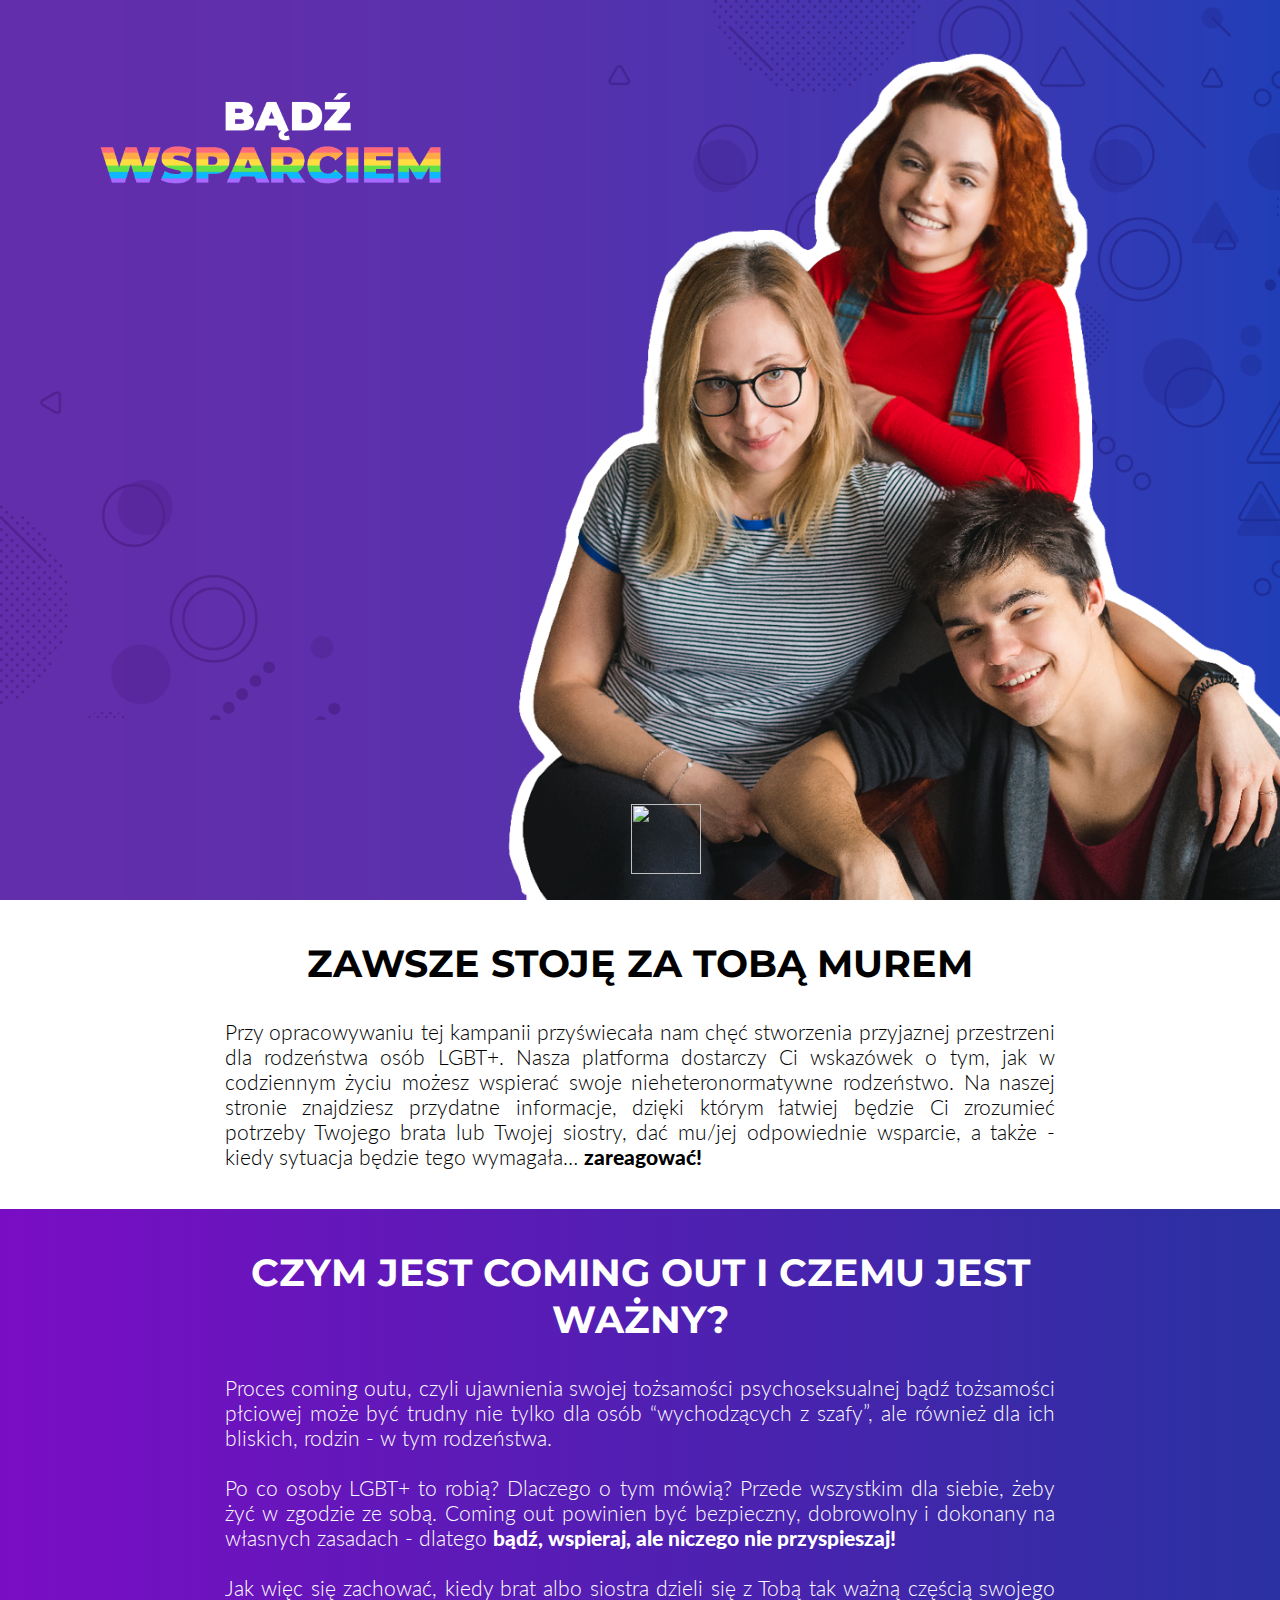
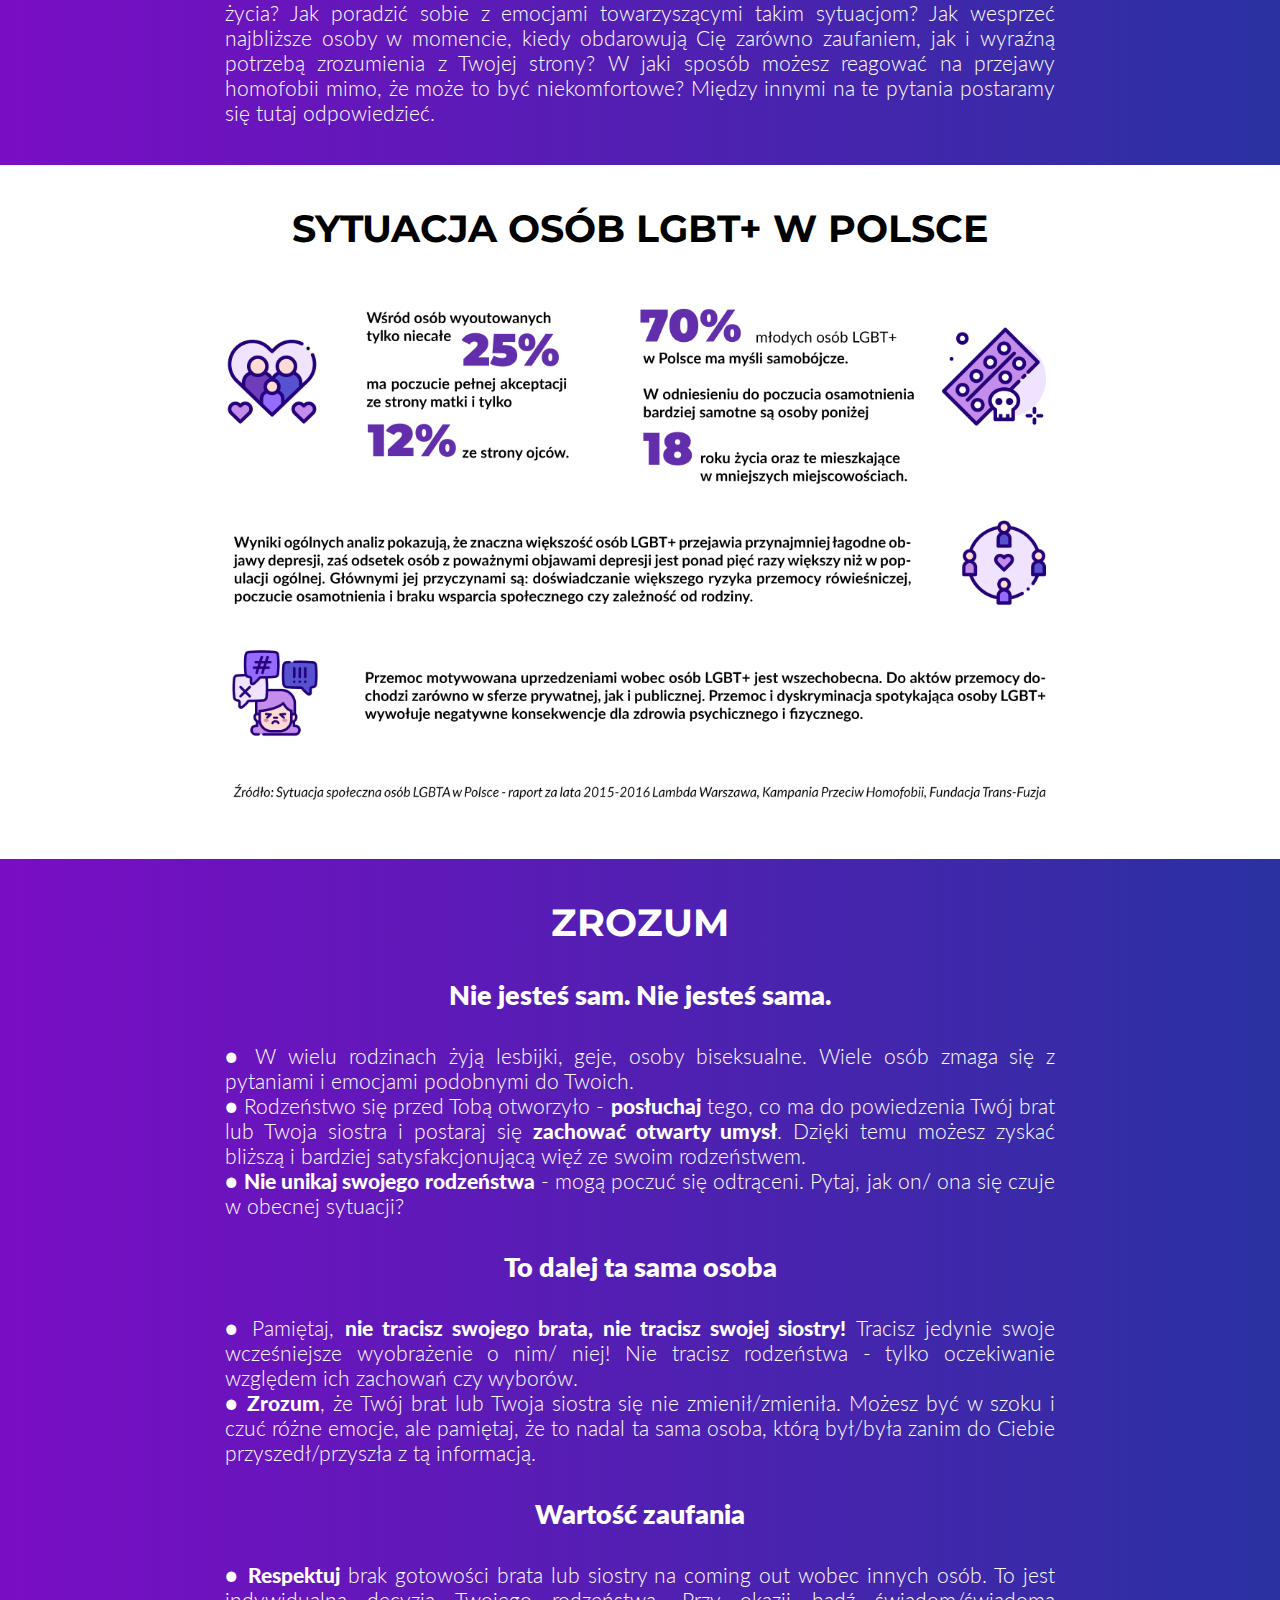
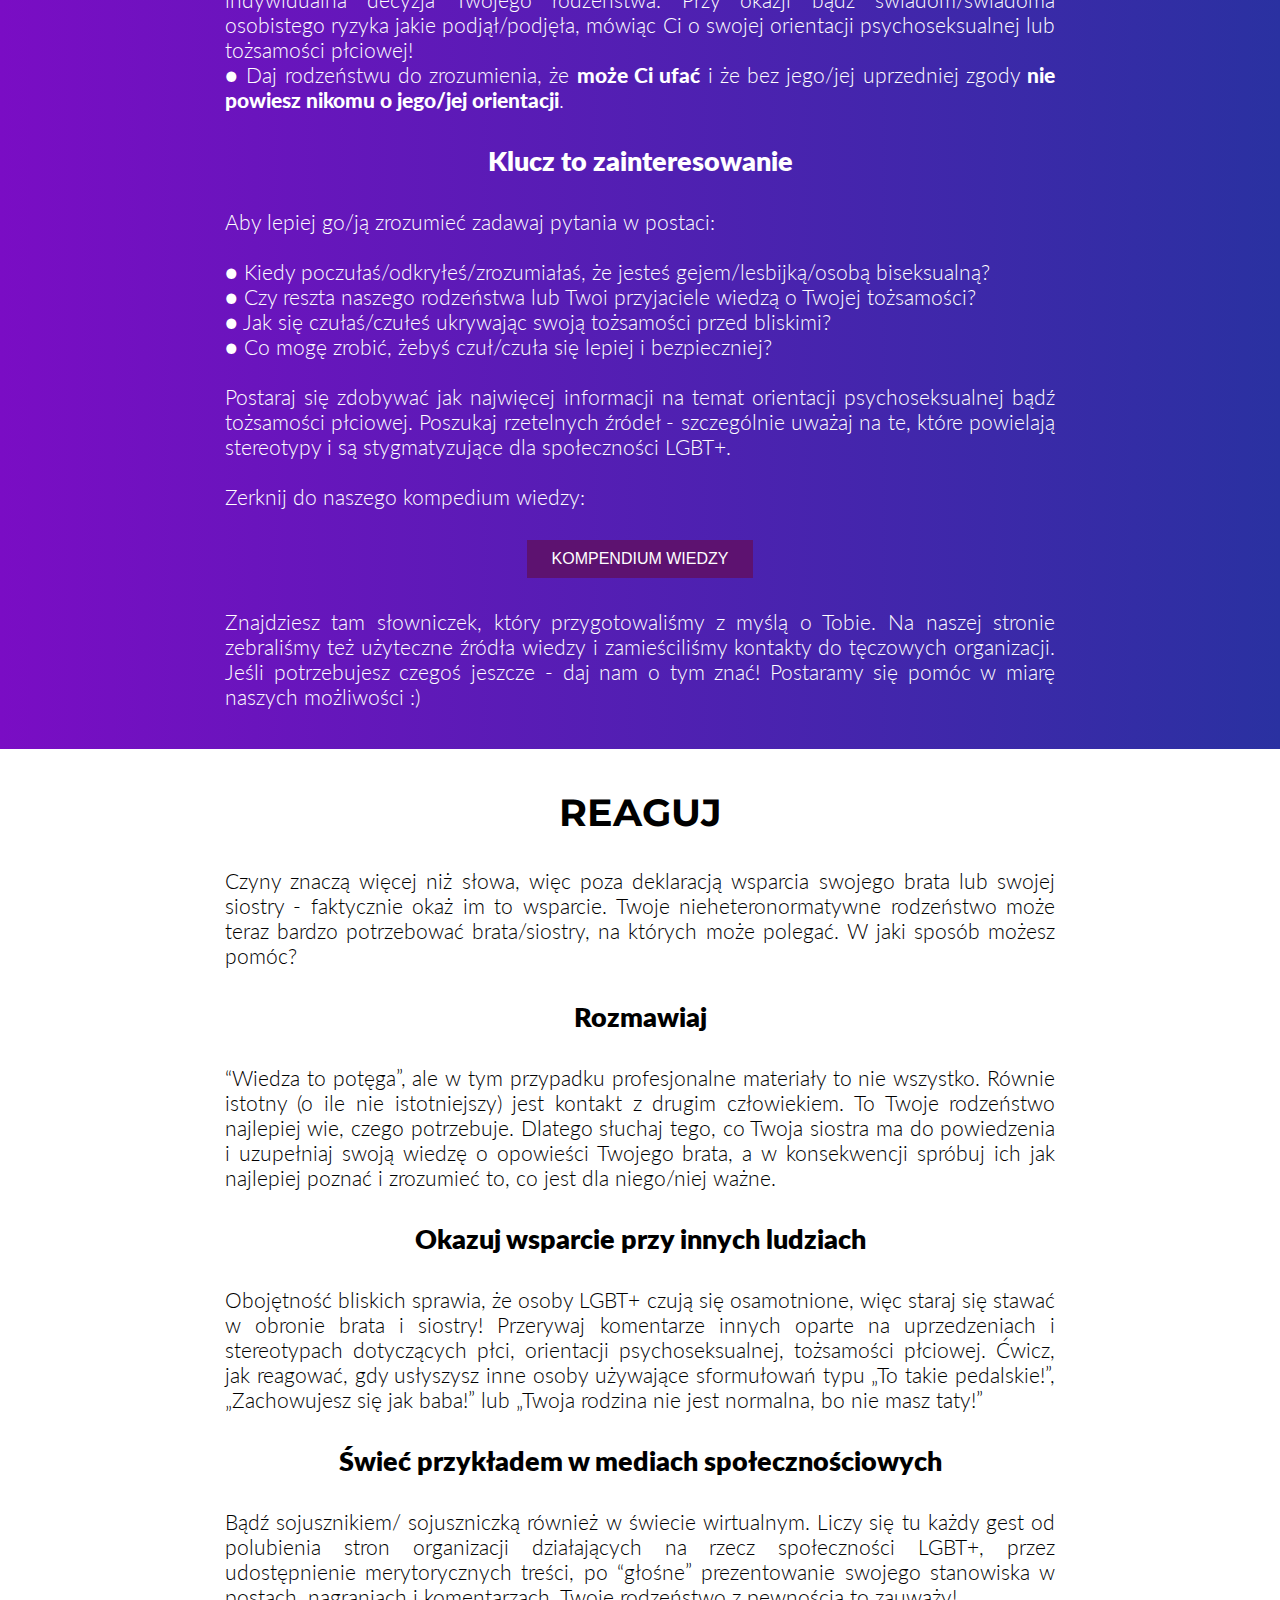
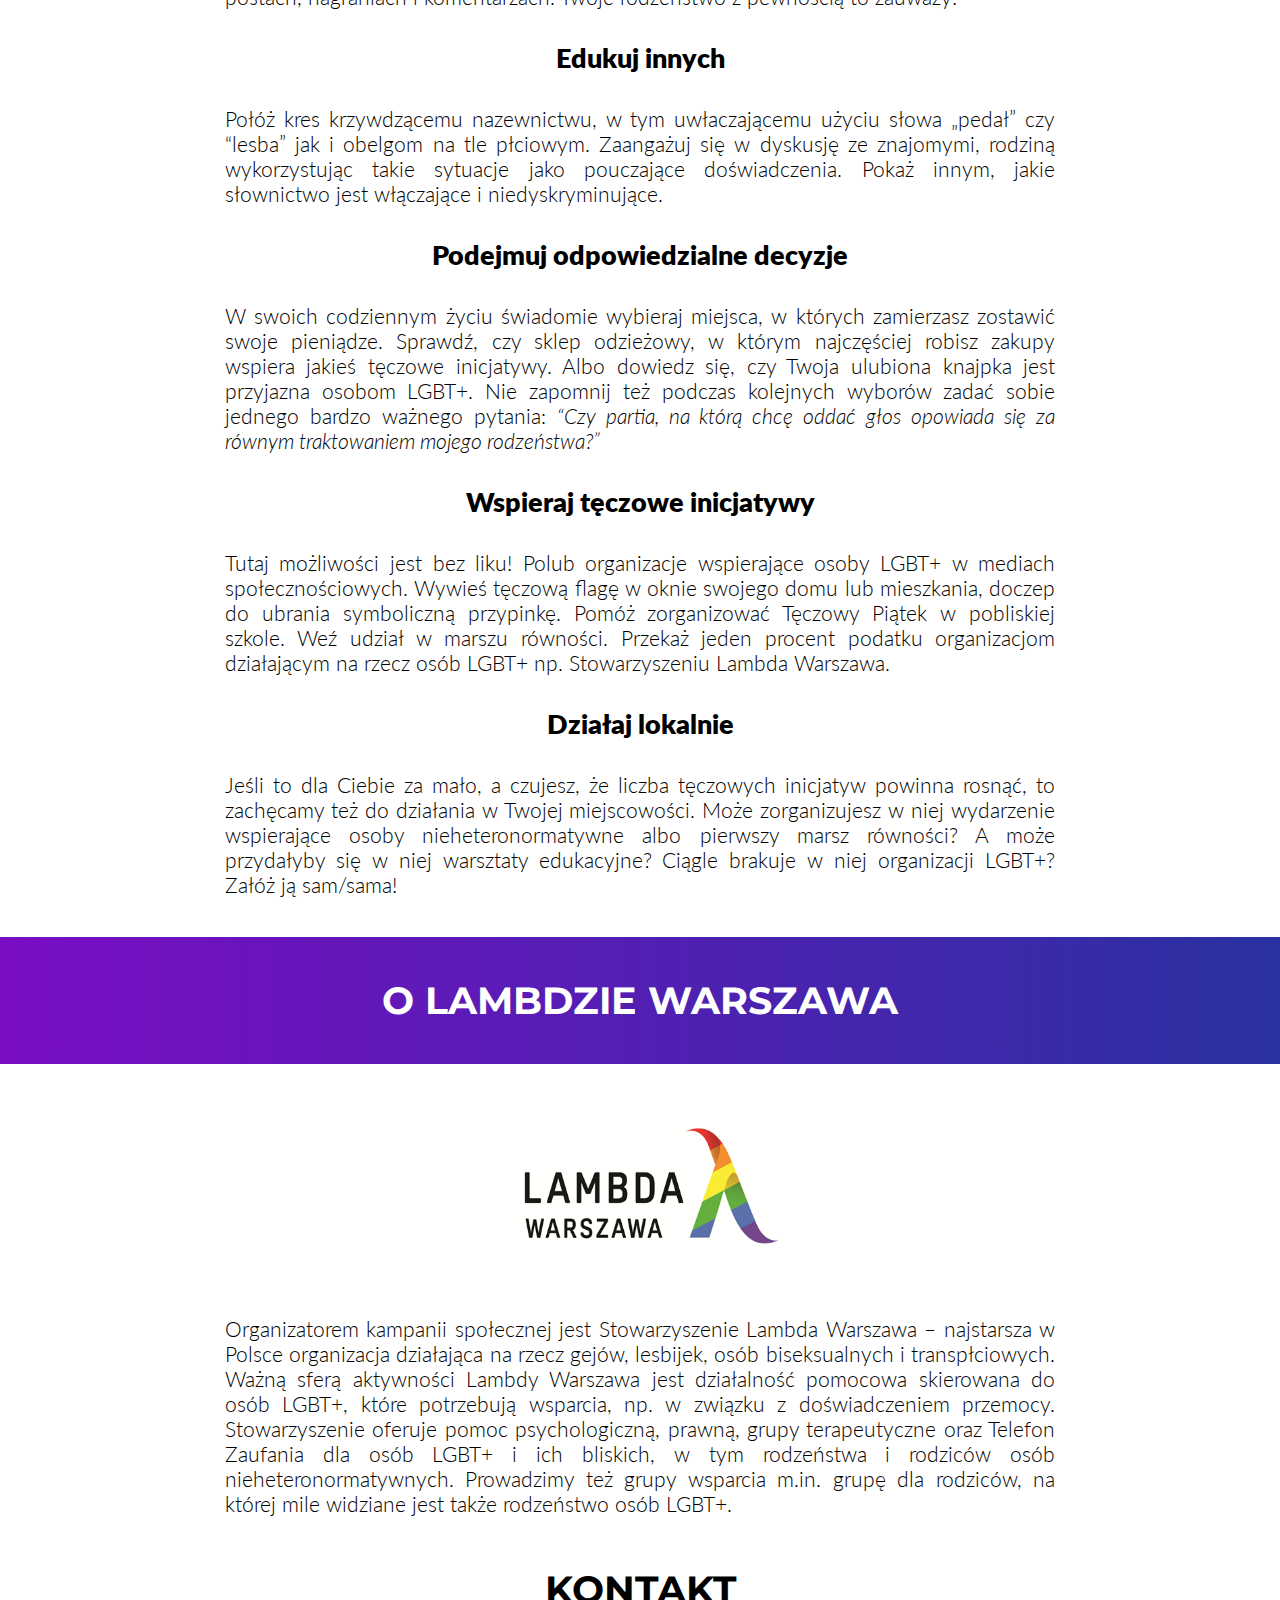
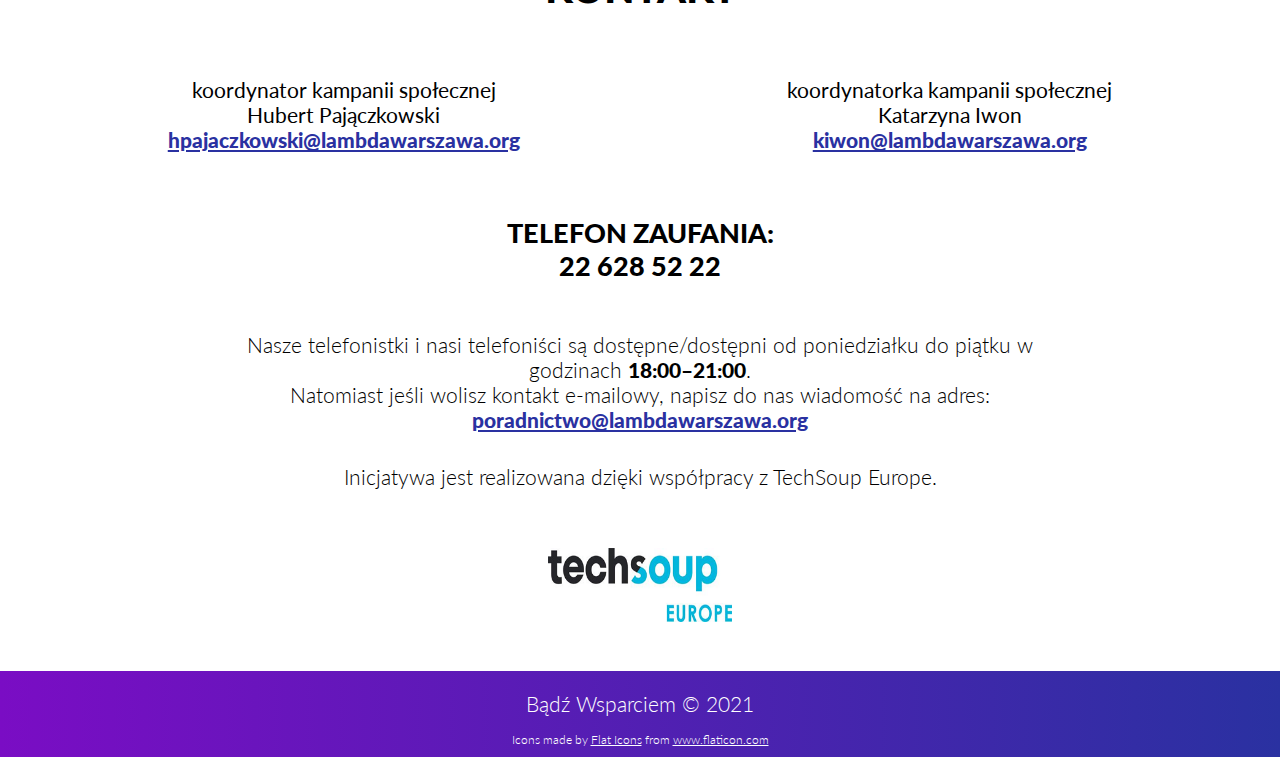
==== index.html @ 7dd3a28f "commit" ====
<!DOCTYPE html>
<html lang="pl">

<head>
    <meta charset="UTF-8">
    <meta name="viewport" content="width=device-width, initial-scale=1.0">
    <meta http-equiv="X-UA-Compatible" content="ie=edge">
    <title>Bądź Wsparciem</title>
    <!-- Ikonki -->
    <link rel="stylesheet" href="https://use.fontawesome.com/releases/v5.0.12/css/all.css" integrity="sha384-G0fIWCsCzJIMAVNQPfjH08cyYaUtMwjJwqiRKxxE/rx96Uroj1BtIQ6MLJuheaO9" crossorigin="anonymous">
    <!-- CSS -->
    <link rel="stylesheet" href="./css/style.css">
    <!-- Ikona strony -->
    <link rel="icon" href="./img/rainbow.svg">
    <!-- Fonty -->
    <!-- Naglowki - Montserrat -->
    <link rel="preconnect" href="https://fonts.gstatic.com">
    <link href="https://fonts.googleapis.com/css2?family=Montserrat:wght@900&display=swap" rel="stylesheet">
    <!-- Subnaglowki i zwykly tekst Font -->
    <link rel="preconnect" href="https://fonts.gstatic.com">
    <link href="https://fonts.googleapis.com/css2?family=Lato&display=swap" rel="stylesheet">
</head>

<body>

    <!-- Nawigacja -->
    <div class="burgerMenu">
        <i class="fas fa-bars show"></i>
        <i class="fas fa-times "></i>
    </div>
    <aside>
        <nav>
            <ul>
                <h1 class="menuText">MENU</h1>
                <li class="navList"><a class="aNavList" href="index.html">Strona główna</a></li>
                <li class="navList"><a class="aNavList" href="kompendium_wiedzy.html">Kompendium wiedzy</a></li>
                <li class="navList"><a class="aNavList" href="historie_nieheteronormatywne.html">Historie nieheteronormatywne</a></li>
                <li class="navList"><a class="aNavList" href="teczowe_inicjatywy.html">Tęczowe inicjatywy</a></li>
                <li class="navList"><a class="aNavList" href="wasze_pytania.html">Wasze pytania i odpowiedzi</a></li>
            </ul>
        </nav>
    </aside>
    <!-- Header -->
    <header class="header">
        <div class="contentDiv">
            <a href="#section01"><img class="arrow" src="https://cdn3.iconfinder.com/data/icons/google-material-design-icons/48/ic_keyboard_arrow_down_48px-128.png" /></a>
            <img class="headline" src="./img/headline.png" alt="headline">
            <img class="photocut1" src="./img/photocut1.png" alt="photocut1">
        </div>
    </header>
    <!-- Sekcja 1 -->
    <section class="whiteSection" id="section01">
        <h1>ZAWSZE STOJĘ ZA TOBĄ MUREM</h1>
        <p>
            Przy opracowywaniu tej kampanii przyświecała nam chęć stworzenia przyjaznej przestrzeni dla rodzeństwa osób LGBT+. Nasza platforma dostarczy Ci wskazówek o tym, jak w codziennym życiu możesz wspierać swoje nieheteronormatywne rodzeństwo. Na naszej stronie
            znajdziesz przydatne informacje, dzięki którym łatwiej będzie Ci zrozumieć potrzeby Twojego brata lub Twojej siostry, dać mu/jej odpowiednie wsparcie, a także - kiedy sytuacja będzie tego wymagała… <strong>zareagować!</strong>
        </p>
    </section>

    <!-- Sekcja 2 -->
    <section class="colorSection">
        <h1>Czym jest coming out i czemu jest ważny?</h1>
        <p>
            Proces coming outu, czyli ujawnienia swojej tożsamości psychoseksualnej bądź tożsamości płciowej może być trudny nie tylko dla osób “wychodzących z szafy”, ale również dla ich bliskich, rodzin - w tym rodzeństwa.<br><br> Po co osoby LGBT+
            to robią? Dlaczego o tym mówią? Przede wszystkim dla siebie, żeby żyć w zgodzie ze sobą. Coming out powinien być bezpieczny, dobrowolny i dokonany na własnych zasadach - dlatego <strong>bądź, wspieraj, ale niczego nie przyspieszaj!</strong><br><br>            Jak więc się zachować, kiedy brat albo siostra dzieli się z Tobą tak ważną częścią swojego życia? Jak poradzić sobie z emocjami towarzyszącymi takim sytuacjom? Jak wesprzeć najbliższe osoby w momencie, kiedy obdarowują Cię zarówno zaufaniem,
            jak i wyraźną potrzebą zrozumienia z Twojej strony? W jaki sposób możesz reagować na przejawy homofobii mimo, że może to być niekomfortowe? Między innymi na te pytania postaramy się tutaj odpowiedzieć.
        </p>
    </section>

    <!-- Sekcja 3 -->
    <section class="whiteSection">
        <h1>SYTUACJA OSÓB LGBT+ W POLSCE</h1>
        <a href="./img/web001.png"><img class="sytimg" src="./img/web001.png" alt=""></a>
    </section>

    <!-- Sekcja 3 -->
    <section class="colorSection">
        <h1>ZROZUM</h1>
        <h2>Nie jesteś sam. Nie jesteś sama.</h2>
        <p>
            ● W wielu rodzinach żyją lesbijki, geje, osoby biseksualne. Wiele osób zmaga się z pytaniami i emocjami podobnymi do Twoich.<br> ● Rodzeństwo się przed Tobą otworzyło - <strong>posłuchaj</strong> tego, co ma do powiedzenia Twój brat lub Twoja
            siostra i postaraj się <strong>zachować otwarty umysł</strong>. Dzięki temu możesz zyskać bliższą i bardziej satysfakcjonującą więź ze swoim rodzeństwem.<br> ● <strong>Nie unikaj swojego rodzeństwa</strong> - mogą poczuć się odtrąceni. Pytaj,
            jak on/ ona się czuje w obecnej sytuacji?
        </p>
        <h2>To dalej ta sama osoba</h2>
        <p>
            ● Pamiętaj, <strong>nie tracisz swojego brata, nie tracisz swojej siostry!</strong> Tracisz jedynie swoje wcześniejsze wyobrażenie o nim/ niej! Nie tracisz rodzeństwa - tylko oczekiwanie względem ich zachowań czy wyborów.<br> ● <strong>Zrozum</strong>,
            że Twój brat lub Twoja siostra się nie zmienił/zmieniła. Możesz być w szoku i czuć różne emocje, ale pamiętaj, że to nadal ta sama osoba, którą był/była zanim do Ciebie przyszedł/przyszła z tą informacją.
        </p>
        <h2>Wartość zaufania</h2>
        <p>
            ● <strong>Respektuj</strong> brak gotowości brata lub siostry na coming out wobec innych osób. To jest indywidualna decyzja Twojego rodzeństwa. Przy okazji bądź świadom/świadoma osobistego ryzyka jakie podjął/podjęła, mówiąc Ci o swojej orientacji
            psychoseksualnej lub tożsamości płciowej!<br> ● Daj rodzeństwu do zrozumienia, że <strong>może Ci ufać</strong> i że bez jego/jej uprzedniej zgody <strong>nie powiesz nikomu o jego/jej orientacji</strong>.
        </p>
        <h2>Klucz to zainteresowanie</h2>
        <p>
            Aby lepiej go/ją zrozumieć zadawaj pytania w postaci:<br><br> ● Kiedy poczułaś/odkryłeś/zrozumiałaś, że jesteś gejem/lesbijką/osobą biseksualną? <br>● Czy reszta naszego rodzeństwa lub Twoi przyjaciele wiedzą o Twojej tożsamości? <br>● Jak
            się czułaś/czułeś ukrywając swoją tożsamości przed bliskimi? <br>● Co mogę zrobić, żebyś czuł/czuła się lepiej i bezpieczniej? <br><br>Postaraj się zdobywać jak najwięcej informacji na temat orientacji psychoseksualnej bądź tożsamości płciowej.
            Poszukaj rzetelnych źródeł - szczególnie uważaj na te, które powielają stereotypy i są stygmatyzujące dla społeczności LGBT+. <br><br>Zerknij do naszego kompedium wiedzy:
        </p>
        <center>
            <button><a href="./kompendium_wiedzy.html">KOMPENDIUM WIEDZY</a></button>
        </center>
        <p>
            Znajdziesz tam słowniczek, który przygotowaliśmy z myślą o Tobie. Na naszej stronie zebraliśmy też użyteczne źródła wiedzy i zamieściliśmy kontakty do tęczowych organizacji. Jeśli potrzebujesz czegoś jeszcze - daj nam o tym znać! Postaramy się pomóc w
            miarę naszych możliwości :)
        </p>
    </section>

    <!-- Sekcja 4 -->
    <section class="whiteSection">
        <h1>REAGUJ</h1>
        <p>
            Czyny znaczą więcej niż słowa, więc poza deklaracją wsparcia swojego brata lub swojej siostry - faktycznie okaż im to wsparcie. Twoje nieheteronormatywne rodzeństwo może teraz bardzo potrzebować brata/siostry, na których może polegać. W jaki sposób możesz
            pomóc?
        </p>
        <h2>Rozmawiaj</h2>
        <p>
            “Wiedza to potęga”, ale w tym przypadku profesjonalne materiały to nie wszystko. Równie istotny (o ile nie istotniejszy) jest kontakt z drugim człowiekiem. To Twoje rodzeństwo najlepiej wie, czego potrzebuje. Dlatego słuchaj tego, co Twoja siostra ma
            do powiedzenia i uzupełniaj swoją wiedzę o opowieści Twojego brata, a w konsekwencji spróbuj ich jak najlepiej poznać i zrozumieć to, co jest dla niego/niej ważne.
        </p>
        <h2>Okazuj wsparcie przy innych ludziach</h2>
        <p>
            Obojętność bliskich sprawia, że osoby LGBT+ czują się osamotnione, więc staraj się stawać w obronie brata i siostry! Przerywaj komentarze innych oparte na uprzedzeniach i stereotypach dotyczących płci, orientacji psychoseksualnej, tożsamości płciowej.
            Ćwicz, jak reagować, gdy usłyszysz inne osoby używające sformułowań typu „To takie pedalskie!”, „Zachowujesz się jak baba!” lub „Twoja rodzina nie jest normalna, bo nie masz taty!”
        </p>
        <h2>Świeć przykładem w mediach społecznościowych</h2>
        <p>
            Bądź sojusznikiem/ sojuszniczką również w świecie wirtualnym. Liczy się tu każdy gest od polubienia stron organizacji działających na rzecz społeczności LGBT+, przez udostępnienie merytorycznych treści, po “głośne” prezentowanie swojego stanowiska w postach,
            nagraniach i komentarzach. Twoje rodzeństwo z pewnością to zauważy!
        </p>
        <h2>Edukuj innych</h2>
        <p>
            Połóż kres krzywdzącemu nazewnictwu, w tym uwłaczającemu użyciu słowa „pedał” czy “lesba” jak i obelgom na tle płciowym. Zaangażuj się w dyskusję ze znajomymi, rodziną wykorzystując takie sytuacje jako pouczające doświadczenia. Pokaż innym, jakie słownictwo
            jest włączające i niedyskryminujące.
        </p>
        <h2>Podejmuj odpowiedzialne decyzje</h2>
        <p>
            W swoich codziennym życiu świadomie wybieraj miejsca, w których zamierzasz zostawić swoje pieniądze. Sprawdź, czy sklep odzieżowy, w którym najczęściej robisz zakupy wspiera jakieś tęczowe inicjatywy. Albo dowiedz się, czy Twoja ulubiona knajpka jest
            przyjazna osobom LGBT+. Nie zapomnij też podczas kolejnych wyborów zadać sobie jednego bardzo ważnego pytania: <i>“Czy partia, na którą chcę oddać głos opowiada się za równym traktowaniem mojego rodzeństwa?”</i>
        </p>
        <h2>Wspieraj tęczowe inicjatywy</h2>
        <p>
            Tutaj możliwości jest bez liku! Polub organizacje wspierające osoby LGBT+ w mediach społecznościowych. Wywieś tęczową flagę w oknie swojego domu lub mieszkania, doczep do ubrania symboliczną przypinkę. Pomóż zorganizować Tęczowy Piątek w pobliskiej szkole.
            Weź udział w marszu równości. Przekaż jeden procent podatku organizacjom działającym na rzecz osób LGBT+ np. Stowarzyszeniu Lambda Warszawa.
        </p>
        <h2>Działaj lokalnie</h2>
        <p>
            Jeśli to dla Ciebie za mało, a czujesz, że liczba tęczowych inicjatyw powinna rosnąć, to zachęcamy też do działania w Twojej miejscowości. Może zorganizujesz w niej wydarzenie wspierające osoby nieheteronormatywne albo pierwszy marsz równości? A może
            przydałyby się w niej warsztaty edukacyjne? Ciągle brakuje w niej organizacji LGBT+? Załóż ją sam/sama!
        </p>
    </section>

    <!-- Sekcja 5 -->
    <section class="colorSection">
        <h1>O LAMBDZIE WARSZAWA</h1>
    </section>
    <section class="whiteSection">
        <center>
            <img class="lamdaLogo" src="./img/lambdalogo.png" width="90px" alt="Logo Lamda Warszawa">
        </center>
        <p>
            Organizatorem kampanii społecznej jest Stowarzyszenie Lambda Warszawa – najstarsza w Polsce organizacja działająca na rzecz gejów, lesbijek, osób biseksualnych i transpłciowych. Ważną sferą aktywności Lambdy Warszawa jest działalność pomocowa skierowana
            do osób LGBT+, które potrzebują wsparcia, np. w związku z doświadczeniem przemocy. Stowarzyszenie oferuje pomoc psychologiczną, prawną, grupy terapeutyczne oraz Telefon Zaufania dla osób LGBT+ i ich bliskich, w tym rodzeństwa i rodziców osób
            nieheteronormatywnych. Prowadzimy też grupy wsparcia m.in. grupę dla rodziców, na której mile widziane jest także rodzeństwo osób LGBT+.
        </p>
        <br>
        <h1>KONTAKT</h1>
        <br>
        <div class="row">

            <div class="column">
                koordynator kampanii społecznej<br> Hubert Pajączkowski<br>
                <strong><a class="bluelink" href="mailto:hpajaczkowski@lambdawarszawa.org">hpajaczkowski@lambdawarszawa.org</a></strong>
            </div>

            <div class="column">
                koordynatorka kampanii społecznej<br> Katarzyna Iwon<br>
                <strong><a class="bluelink" href="mailto:kiwon@lambdawarszawa.org">kiwon@lambdawarszawa.org</a></strong>
            </div>

        </div>
        <br>
        <h2>
            <strong>TELEFON ZAUFANIA:<br> 22 628 52 22</strong>
        </h2>
        <br>
        <p class="centeredp">
            Nasze telefonistki i nasi telefoniści są dostępne/dostępni od poniedziałku do piątku w godzinach <strong>18:00–21:00</strong>. <br>Natomiast jeśli wolisz kontakt e-mailowy, napisz do nas wiadomość na adres: <br><strong><a class="bluelink" href="mailto:poradnictwo@lambdawarszawa.org">poradnictwo@lambdawarszawa.org</a></strong>
        </p>
        <p class="centeredp">

            Inicjatywa jest realizowana dzięki współpracy z TechSoup Europe.
        </p>
        <br>
        <center>
            <img class="lamdaLogo2" src="./img/techsoup.png" width="120px" alt="Logo techsoup">
        </center>


    </section>
    <footer class="colorSection">
        <p class="footerp">Bądź Wsparciem &copy; 2021</p>
        <p class="smallText">Icons made by <a href="https://www.flaticon.com/authors/flat-icons" title="Flat Icons">Flat Icons</a> from <a href="https://www.flaticon.com/" title="Flaticon">www.flaticon.com</a>
        </p>
    </footer>
    <script src="./js/script.js"></script>
</body>

</html>
---- css/style.css ----
* {
            margin: 0;
            padding: 0;
        }
        
        html {
            scroll-behavior: smooth;
            font-size: 16px;
        }
        
        strong {
            font-weight: 900;
        }
        
        p,
        ol li,
        ul li {
            margin-left: 15%;
            margin-right: 15%;
            text-align: justify;
            overflow-wrap: break-word;
            word-wrap: break-word;
            -webkit-hyphens: auto;
            -ms-hyphens: auto;
            hyphens: auto;
        }
        
        @media (max-width: 800px) {
            p,
            ol li,
            ul li {
                margin-left: 0;
                margin-right: 0;
                overflow-wrap: break-word;
                word-wrap: break-word;
                -webkit-hyphens: auto;
                -ms-hyphens: auto;
                hyphens: auto;
            }
        }
        
        a {
            color: white;
        }
        
        .bluelink {
            color: rgb(42, 49, 161);
        }
        
        p {
            padding: 1rem;
            text-align: justify;
            font-family: 'Lato', sans-serif;
            font-weight: 300;
            font-size: 1.3rem;
        }
        
        section ul li {
            padding: 1rem;
            text-align: justify;
            font-family: 'Lato', sans-serif;
            font-weight: 300;
            font-size: 1.3rem;
            list-style: none;
        }
        
        img {
            padding: 2%;
            display: block;
            margin-left: auto;
            margin-right: auto;
            width: 60%;
        }
        
        h1 {
            margin-left: 15%;
            margin-right: 15%;
            text-align: center;
            padding-top: 1rem;
            padding-bottom: 1rem;
            font-family: 'Montserrat', sans-serif;
            font-size: 2.4rem;
            text-transform: uppercase;
            word-break: break-word;
        }
        
        h2 {
            margin-left: 15%;
            margin-right: 15%;
            text-align: center;
            padding-top: 1rem;
            padding-bottom: 1rem;
            font-family: 'Lato', sans-serif;
            font-weight: 800;
            font-size: 1.7rem;
        }
        
        h3 {
            margin-left: 15%;
            margin-right: 15%;
            text-align: center;
            padding-top: 0;
            padding-bottom: 0;
            font-family: 'Lato', sans-serif;
            font-weight: 800;
            font-size: 1.3rem;
        }
        
        .footerp {
            padding-top: 20px;
            padding-bottom: 0;
        }
        
        .aNavList {
            font-family: 'Lato', sans-serif;
            text-decoration: none;
            color: #fff;
            text-transform: uppercase;
        }
        
        aside>nav>ul>li>a {
            padding-top: 10px;
            transition: .3s linear;
            -webkit-transition: .3s linear;
            -moz-transition: .3s linear;
            -o-transition: .3s linear;
        }
        
        aside>nav>ul>li>a:hover {
            background: rgb(42, 49, 161);
            padding: 4px;
        }
        
        .navList {
            padding: 0.6rem;
            text-align: left;
            list-style: none;
            margin: auto;
        }
        
        nav ul {
            padding: 2rem;
        }
        
        .header {
            height: 100vh;
            background: url("/img/background1.png");
            background-position: center top;
            background-size: 100% auto;
            color: white;
        }
        
        .header02 {
            height: 100vh;
            background: url("/img/background2.png");
            background-position: center top;
            background-size: 100% auto;
            color: white;
        }
        
        .whiteSection {
            background-color: #fff;
            color: black;
        }
        
        .colorSection {
            background: linear-gradient(90deg, rgb(122, 13, 196), rgb(42, 49, 161));
            color: white;
        }
        
        section {
            padding: 1.5rem;
        }
        
        .menuText {
            font-family: 'Montserrat', sans-serif;
            text-align: center;
            padding-bottom: 3.5rem;
            color: white;
            font-size: 4.0rem;
        }
        
        .lamdaLogo {
            display: block;
            margin-left: auto;
            margin-right: auto;
            width: 20%;
            padding: 0;
            margin: 0;
        }
        
        .logo {
            display: inline-block;
            margin-left: auto;
            margin-right: auto;
            width: 150px;
            padding: 0;
            margin: 0;
        }
        
        .row {
            display: flex;
            flex-wrap: wrap;
            justify-content: space-around;
            padding: 10px;
        }
        
        .column {
            text-align: center;
            font-family: 'Lato', sans-serif;
            font-size: 1.3rem;
            padding: 20px;
        }
        
        .row2 {
            display: flex;
            flex-wrap: wrap;
            justify-content: center;
            padding-left: 80px;
        }
        
        .column2 {
            text-align: left;
            font-family: 'Lato', sans-serif;
            font-size: 0.9rem;
            padding-left: -1px;
        }
        
        .column2 .lilist {
            text-align: left;
            margin-left: 0;
            margin-right: 0;
            padding: 1.2%;
        }
        
        .column3 {
            text-align: left;
            font-family: 'Lato', sans-serif;
            font-size: 0.9rem;
        }
        
        .column3 .lilist {
            text-align: left;
            margin-left: 0;
            margin-right: 0;
            padding: 1.2%;
        }
        
        .cinemaimg {
            padding-left: 5%;
        }
        
        @media (max-width:700px) {
            .column3 {
                flex-basis: 89%;
            }
            .column2 {
                flex-basis: 89%;
            }
        }
        /*///////////////BURGER MENU - START//////////////*/
        
        .burgerMenu {
            position: fixed;
            top: 40px;
            right: 40px;
            font-size: 40px;
            line-height: 50px;
            transition: .3s linear;
            -webkit-transition: .3s linear;
            -moz-transition: .3s linear;
            -o-transition: .3s linear;
            z-index: 4;
        }
        
        .burgerMenu i {
            color: black;
        }
        
        .burgerMenu:hover {
            cursor: pointer;
        }
        
        aside {
            position: fixed;
            top: 0;
            bottom: 0;
            left: -400px;
            width: 400px;
            background-color: #310d68;
            transition: .3s linear;
            -webkit-transition: .3s linear;
            -moz-transition: .3s linear;
            -o-transition: .3s linear;
            z-index: 3;
        }
        
        .fas {
            display: none;
        }
        
        i.show {
            display: block;
        }
        
        aside.show {
            left: 0;
        }
        
        @media (min-width: 1025px) {
            aside {
                left: -600px;
                width: 600px;
            }
            nav ul {
                font-size: 34px;
            }
            ul li {
                font-size: 26px;
            }
            .menuText {
                font-size: 3.0rem;
            }
        }
        
        @media (min-width: 460px) and (max-width: 1024px) {
            nav ul {
                font-size: 38px;
            }
            ul li {
                font-size: 24px;
            }
            .menuText {
                font-size: 3.0rem;
            }
        }
        
        @media (max-width: 459px) {
            aside {
                left: -300px;
                width: 300px;
            }
            nav ul {
                font-size: 22px;
            }
            ul li {
                font-size: 16px;
            }
            .menuText {
                font-size: 2.5rem;
            }
        }
        /*///////////////BURGER MENU - END//////////////*/
        /* BOUNCING ARROW */
        
        .contentDiv {
            background-color: transparent;
            height: 200px;
            width: 200px;
        }
        
        @keyframes bouncing {
            0% {
                bottom: 0;
            }
            50% {
                bottom: 20px;
            }
            100% {
                bottom: 0;
            }
        }
        
        .arrow {
            position: absolute;
            animation: bouncing 1s infinite ease-in-out;
            bottom: 0;
            display: block;
            height: 70px;
            left: calc(50% - 35px);
            width: 70px;
            z-index: 2;
        }
        /* CENTERED TEXT ON MAIN PAGE */
        
        h1.centeredText {
            position: absolute;
            text-align: center;
            top: 40%;
            left: 0;
            right: 0;
            font-family: 'Montserrat', sans-serif;
            font-size: 4.5rem;
            z-index: 1;
        }
        /* SMALLER CENTERED TEXT ON MAIN PAGE ON SMARTPHONES 
AND SMALLER DEVICES ALSO */
        
        @media (min-width: 1024px) {
            h1.centeredText {
                font-size: 4.5rem;
                word-wrap: break-word;
                margin: auto;
            }
        }
        
        @media (min-width: 640px) and (max-width: 1023px) {
            h1.centeredText {
                font-size: 3.5rem;
                word-wrap: break-word;
            }
        }
        
        @media (max-width: 639px) {
            h1.centeredText {
                font-size: 2.5rem;
                word-wrap: break-word;
            }
        }
        /* SMALLER H1 TEXT ON MAIN PAGE ON SMARTPHONES 
AND SMALLER DEVICES ALSO */
        
        @media (min-width: 640px) and (max-width: 1023px) {
            h1 {
                font-size: 2.3rem;
                margin-left: 0;
                margin-right: 0;
            }
        }
        
        @media (max-width: 639px) {
            h1 {
                font-size: 2.0rem;
                margin-left: 0;
                margin-right: 0;
            }
        }
        /* SMALLER H2 TEXT ON MAIN PAGE ON SMARTPHONES 
AND SMALLER DEVICES ALSO */
        
        @media (max-width: 639px) {
            h2 {
                font-size: 1.6rem;
                margin-left: 0;
                margin-right: 0;
            }
        }
        /* CENTERED TEXT ON THE REST PAGES */
        
        h1.centeredText02 {
            position: absolute;
            top: 40%;
            left: 0;
            right: 0;
            font-family: 'Montserrat', sans-serif;
            font-size: 4.5rem;
            z-index: 1;
        }
        /* SMALLER CENTERED TEXT ON THE REST PAGES ON SMARTPHONES 
AND SMALLER DEVICES ALSO */
        
        @media (min-width: 1024px) {
            h1.centeredText02 {
                font-size: 5.0rem;
            }
        }
        
        @media (min-width: 640px) and (max-width: 1023px) {
            h1.centeredText02 {
                top: 30%;
                font-size: 3.5rem;
                word-wrap: break-word;
            }
        }
        
        @media (max-width: 639px) {
            h1.centeredText02 {
                font-size: 2.5rem;
                word-wrap: break-word;
            }
        }
        /* IMG HEADLINE */
        
        .contentDiv .headline {
            position: absolute;
            left: 20vh;
            top: 25%;
            width: 70vh;
            z-index: 1;
        }
        
        @media (min-width: 1320px) and (max-width: 1550px) {
            .contentDiv .headline {
                left: 20vh;
                top: 25%;
                width: 70vh;
            }
            img {
                width: 90%;
            }
            .lamdaLogo {
                width: 30%;
            }
        }
        
        @media (min-width: 1100px) and (max-width: 1319px) {
            .contentDiv .headline {
                left: 5%;
                width: 40vh;
                top: 5%;
            }
        }
        
        @media (min-width: 1000px) and (max-width: 1099px) {
            .contentDiv .headline {
                left: 5%;
                width: 40vh;
                top: 5%;
            }
        }
        
        @media (min-width: 641px) and (max-width: 999px) {
            .contentDiv .headline {
                left: calc(50% - 20vh);
                width: 40vh;
                top: 10%;
            }
        }
        
        @media (max-width: 640px) {
            .contentDiv .headline {
                left: calc(50% - 20vh);
                width: 40vh;
                top: 20%;
            }
        }
        /* IMG PHOTOCUT1 */
        
        .contentDiv .photocut1 {
            position: absolute;
            right: 0;
            bottom: 0;
            width: 45%;
            padding: 0;
        }
        
        @media (min-width: 1000px) {
            .contentDiv .photocut1 {
                right: 0;
                width: 90vh;
            }
            img {
                width: 90%;
            }
            .lamdaLogo {
                width: 30%;
            }
        }
        
        @media (min-width: 641px) and (max-width: 999px) {
            .contentDiv .photocut1 {
                right: 0;
                width: 60vh;
            }
            img {
                width: 90%;
            }
            .lamdaLogo {
                width: 30%;
            }
        }
        
        @media (max-width: 640px) {
            .contentDiv .photocut1 {
                right: 0;
                width: 40vh;
                margin: 0;
            }
            a.bluelink {
                padding-left: 0;
                padding-right: 0;
                font-size: 1.1rem;
            }
            img {
                width: 90%;
            }
            .lamdaLogo {
                width: 50%;
            }
        }
        /* IMG HEADLINE 02*/
        
        .contentDiv .headline02 {
            position: absolute;
            right: 20vh;
            bottom: 25%;
            width: 70vh;
            z-index: 1;
        }
        
        @media (min-width: 1300px) and (max-width: 1600px) {
            .contentDiv .headline02 {
                right: 7vh;
                width: 60vh;
                top: 10%;
            }
        }
        
        @media (max-width: 1299px) {
            .contentDiv .headline02 {
                right: calc(50% - 30vh);
                width: 60vh;
                top: 10%;
            }
            img {
                width: 90%;
            }
            .lamdaLogo {
                width: 30%;
            }
        }
        
        @media (max-width: 640px) {
            .contentDiv .headline02 {
                right: calc(50% - 20vh);
                width: 40vh;
                top: 30vh;
            }
            img {
                width: 90%;
            }
            .lamdaLogo {
                width: 50%;
            }
        }
        
        @media (min-height: 500px) and (min-width: 1300px) {
            .contentDiv .headline02 {
                left: 20vh;
                width: 70vh;
                bottom: 25%;
            }
        }
        /* IMG PHOTOCUT02 */
        
        .contentDiv .photocut02 {
            position: absolute;
            left: 0;
            bottom: 0;
            width: 45%;
            padding: 0;
        }
        
        @media (min-width: 1000px) {
            .contentDiv .photocut02 {
                left: 0;
                width: 90vh;
            }
            img {
                width: 90%;
            }
            .lamdaLogo {
                width: 30%;
            }
        }
        
        @media (min-width: 641px) and (max-width: 999px) {
            .contentDiv .photocut02 {
                left: 0;
                width: 60vh;
            }
            img {
                width: 90%;
            }
            .lamdaLogo {
                width: 30%;
            }
        }
        
        @media (max-width: 640px) {
            .contentDiv .photocut02 {
                left: 0;
                width: 40vh;
            }
            img {
                width: 90%;
            }
            .lamdaLogo {
                width: 50%;
            }
        }
        /* IMG HEADLINE 03*/
        
        .contentDiv .headline03 {
            position: absolute;
            left: 20vh;
            bottom: 25%;
            width: 90vh;
            z-index: 1;
        }
        /* @media (min-width: 1101px) and (max-width: 1600px) {
        .contentDiv .headline03 {
            left: calc(50% - 30vh);
            width: 60vh;
            bottom: 25%;
        }
    }
    
    @media (min-width: 760px) and (max-width: 1100px) {
        .contentDiv .headline03 {
            left: calc(50% - 30vh);
            width: 60vh;
            top: 10%;
        }
        img {
            width: 90%;
        }
        .lamdaLogo {
            width: 30%;
        }
    }
    
    @media (min-width: 500px) and (max-width: 759px) {
        .contentDiv .headline03 {
            left: calc(50% - 20vh);
            width: 40vh;
            top: 20vh;
        }
        img {
            width: 90%;
        }
        .lamdaLogo {
            width: 50%;
        }
    }
    
    @media (max-width: 499px) {
        .contentDiv .headline03 {
            left: calc(50% - 20vh);
            width: 40vh;
            top: 30vh;
        }
        img {
            width: 90%;
        }
        .lamdaLogo {
            width: 50%;
        }
    } */
        
        @media (min-width: 1370px) and (max-width: 1550px) {
            .contentDiv .headline03 {
                left: 10%;
                width: 80vh;
                bottom: 25%;
            }
            img {
                width: 90%;
            }
            .lamdaLogo {
                width: 30%;
            }
        }
        
        @media (min-width: 1200px) and (max-width: 1369px) {
            .contentDiv .headline03 {
                left: 10%;
                width: 80vh;
                bottom: 25%;
            }
        }
        
        @media (min-width: 1000px) and (max-width: 1199px) {
            .contentDiv .headline03 {
                left: 0;
                width: 60vh;
                bottom: 25%;
            }
        }
        
        @media (min-width: 641px) and (max-width: 999px) {
            .contentDiv .headline03 {
                left: calc(50% - 20vh);
                width: 40vh;
                top: 10%;
            }
        }
        
        @media (max-width: 640px) {
            .contentDiv .headline03 {
                left: calc(50% - 20vh);
                width: 40vh;
                top: 20%;
            }
        }
        /* IMG HEADLINE 04*/
        
        .contentDiv .headline04 {
            position: absolute;
            right: 20vh;
            bottom: 30%;
            width: 90vh;
            z-index: 1;
        }
        /* @media (max-width: 1299px) {
        .contentDiv .headline04 {
            right: calc(50% - 30vh);
            width: 60vh;
            top: 10%;
        }
        img {
            width: 80%;
        }
        .lamdaLogo {
            width: 30%;
        }
    }
    
    @media (max-width: 640px) {
        .contentDiv .headline04 {
            right: calc(50% - 20vh);
            width: 40vh;
            top: 30vh;
        }
        img {
            width: 90%;
        }
        .lamdaLogo {
            width: 50%;
        }
    } */
        
        @media (min-width: 1320px) and (max-width: 1550px) {
            .contentDiv .headline04 {
                right: 20vh;
                bottom: 30%;
                width: 70vh;
            }
            img {
                width: 90%;
            }
            .lamdaLogo {
                width: 30%;
            }
        }
        
        @media (min-width: 1100px) and (max-width: 1319px) {
            .contentDiv .headline04 {
                right: 5%;
                width: 40vh;
                bottom: 30%;
            }
        }
        
        @media (min-width: 1000px) and (max-width: 1099px) {
            .contentDiv .headline04 {
                right: 5%;
                width: 40vh;
                bottom: 30%;
            }
        }
        
        @media (min-width: 641px) and (max-width: 999px) {
            .contentDiv .headline04 {
                right: calc(50% - 20vh);
                width: 40vh;
                bottom: 60%;
            }
        }
        
        @media (max-width: 640px) {
            .contentDiv .headline04 {
                right: calc(50% - 20vh);
                width: 40vh;
                bottom: 60%;
            }
        }
        /* IMG HEADLINE 05*/
        
        .contentDiv .headline05 {
            position: absolute;
            right: 20vh;
            bottom: 25%;
            width: 90vh;
            z-index: 1;
        }
        
        @media (min-width: 1440px) and (max-width: 1550px) {
            .contentDiv .headline05 {
                right: 10%;
                width: 60vh;
                bottom: 25%;
            }
            img {
                width: 90%;
            }
            .lamdaLogo {
                width: 30%;
            }
        }
        
        @media (min-width: 1100px) and (max-width: 1439px) {
            .contentDiv .headline05 {
                right: 5%;
                width: 40vh;
                bottom: 25%;
            }
        }
        
        @media (min-width: 1000px) and (max-width: 1099px) {
            .contentDiv .headline05 {
                right: 5%;
                width: 40vh;
                bottom: 25%;
            }
        }
        
        @media (min-width: 641px) and (max-width: 999px) {
            .contentDiv .headline05 {
                right: calc(50% - 20vh);
                width: 40vh;
                bottom: 25%;
            }
        }
        
        @media (max-width: 640px) {
            .contentDiv .headline05 {
                right: calc(50% - 20vh);
                width: 40vh;
                bottom: 25%;
            }
        }
        
        @media (min-height: 500px) and (min-width: 800px) {
            .contentDiv .headline05 {
                right: 20vh;
                width: 70vh;
                bottom: 25%;
            }
        }
        /* FOOTER SMALL TEXT */
        
        .smallText {
            font-size: 12px;
            padding-bottom: 10px;
            margin: 0;
        }
        
        .middleText {
            text-align: center;
            font-size: 16px;
            margin: 0;
        }
        /* HISTORY TEXT */
        
        .hText {
            padding: 1rem;
            text-align: center;
            font-family: 'Lato', sans-serif;
            font-weight: 300;
            font-size: 1.1rem;
        }
        /* LIST */
        
        .lilist {
            padding: 0.1%;
            list-style: none;
        }
        /* H2 BORDER */
        
        .border {
            border: 1px solid white;
            width: 25%;
            margin: auto;
        }
        
        @media (max-width: 840px) {
            .border {
                width: 50%;
            }
        }
        /* /////////MAIL IMG///////// */
        
        .mailimg {
            width: 20%;
        }
        
        .mailimg:hover {
            -moz-box-shadow: 0 0 30px pink;
            -webkit-box-shadow: 0 0 30px pink;
            box-shadow: 0 0 30px pink;
        }
        
        @media (max-width: 840px) {
            .mailimg {
                width: 40%;
            }
        }
        
        .footerp,
        .smallText {
            text-align: center;
        }
        
        .centeredp {
            text-align: center;
        }
        
        hr {
            height: 0.001px;
            width: 75%;
            margin: auto;
            color: rgba(255, 255, 255, 0.699);
        }
        
        .hrback {
            background: linear-gradient(90deg, rgb(122, 13, 196), rgb(42, 49, 161));
            color: white;
        }
        
        .burgerMenu {
            font-size: 50px;
            padding: 15px;
        }
        
        @media (max-width: 840px) {
            .burgerMenu {
                font-size: 40px;
                padding: 0;
            }
            html {
                font-size: 14px;
            }
        }
        /* SMALLER FONT SIZE ON SMALL SCREEN DEVICES */
        
        @media (max-width: 340px) {
            html {
                font-size: 12px;
            }
        }
        /* LEFT IMG AND RIGHT TEXT */
        
        .row4 {
            display: flex;
            flex-wrap: wrap;
            align-items: center;
            justify-content: center;
            padding: 10px;
        }
        
        .column4 {
            flex-basis: 20%;
        }
        
        .column5 {
            flex-basis: 80%;
        }
        
        .leftimg {
            height: auto;
            width: 120%;
            padding-left: 20%;
            padding-top: 20%;
        }
        
        @media (min-width:801px) {
            .leftimgsmalldev {
                display: none;
            }
        }
        
        @media (max-width:800px) {
            .leftimg {
                display: none;
            }
            .column4 {
                display: none;
            }
            .column5 {
                flex-basis: 100%;
            }
            .leftimgsmalldev {
                display: block;
            }
        }
        
        .lamdaLogo2 {
            width: 15%;
        }
        
        @media (min-width:700px) and (max-width:1025px) {
            .lamdaLogo2 {
                width: 25%;
            }
        }
        
        @media (max-width:699px) {
            .lamdaLogo2 {
                width: 40%;
            }
        }
        
        .sytimg {
            width: 75%;
        }
        
        @media (max-width:800px) {
            .sytimg {
                width: 100%;
            }
        }
        /* BUTTON */
        
        button {
            margin: auto 0;
            position: relative;
            padding: 10px 25px;
            margin: 15px;
            font-size: 16px;
            border-style: none;
            background-color: rgb(93, 18, 112);
            overflow: hidden;
        }
        
        button a {
            text-decoration: none;
        }
        
        button::before {
            content: "";
            position: absolute;
            bottom: 0;
            right: -100%;
            width: 100%;
            height: 3px;
            background-color: rgb(55, 64, 192);
            transition: .7s cubic-bezier(0, 1.8, 1, 1);
            -webkit-transition: .7s cubic-bezier(0, 1.8, 1, 1);
            -moz-transition: .7s cubic-bezier(0, 1.8, 1, 1);
            -o-transition: .7s cubic-bezier(0, 1.8, 1, 1);
        }
        
        button:hover::before {
            right: 0;
        }
        
        .cont {
            display: flex;
            flex-wrap: wrap;
            align-items: center;
            justify-content: center;
            align-content: space-between;
            width: 100%;
        }
        
        .colcont {
            flex-basis: 20%;
        }
        
        .okladka {
            height: 300px;
            width: 200px;
            flex-basis: 30%;
            flex-grow: 1;
            padding: 30px 50px;
            transition: 0.5s;
            -webkit-transition: 0.5s;
            -moz-transition: 0.5s;
            -o-transition: 0.5s;
        }
        
        .bluelink img:hover {
            transform: scale(1.2);
        }
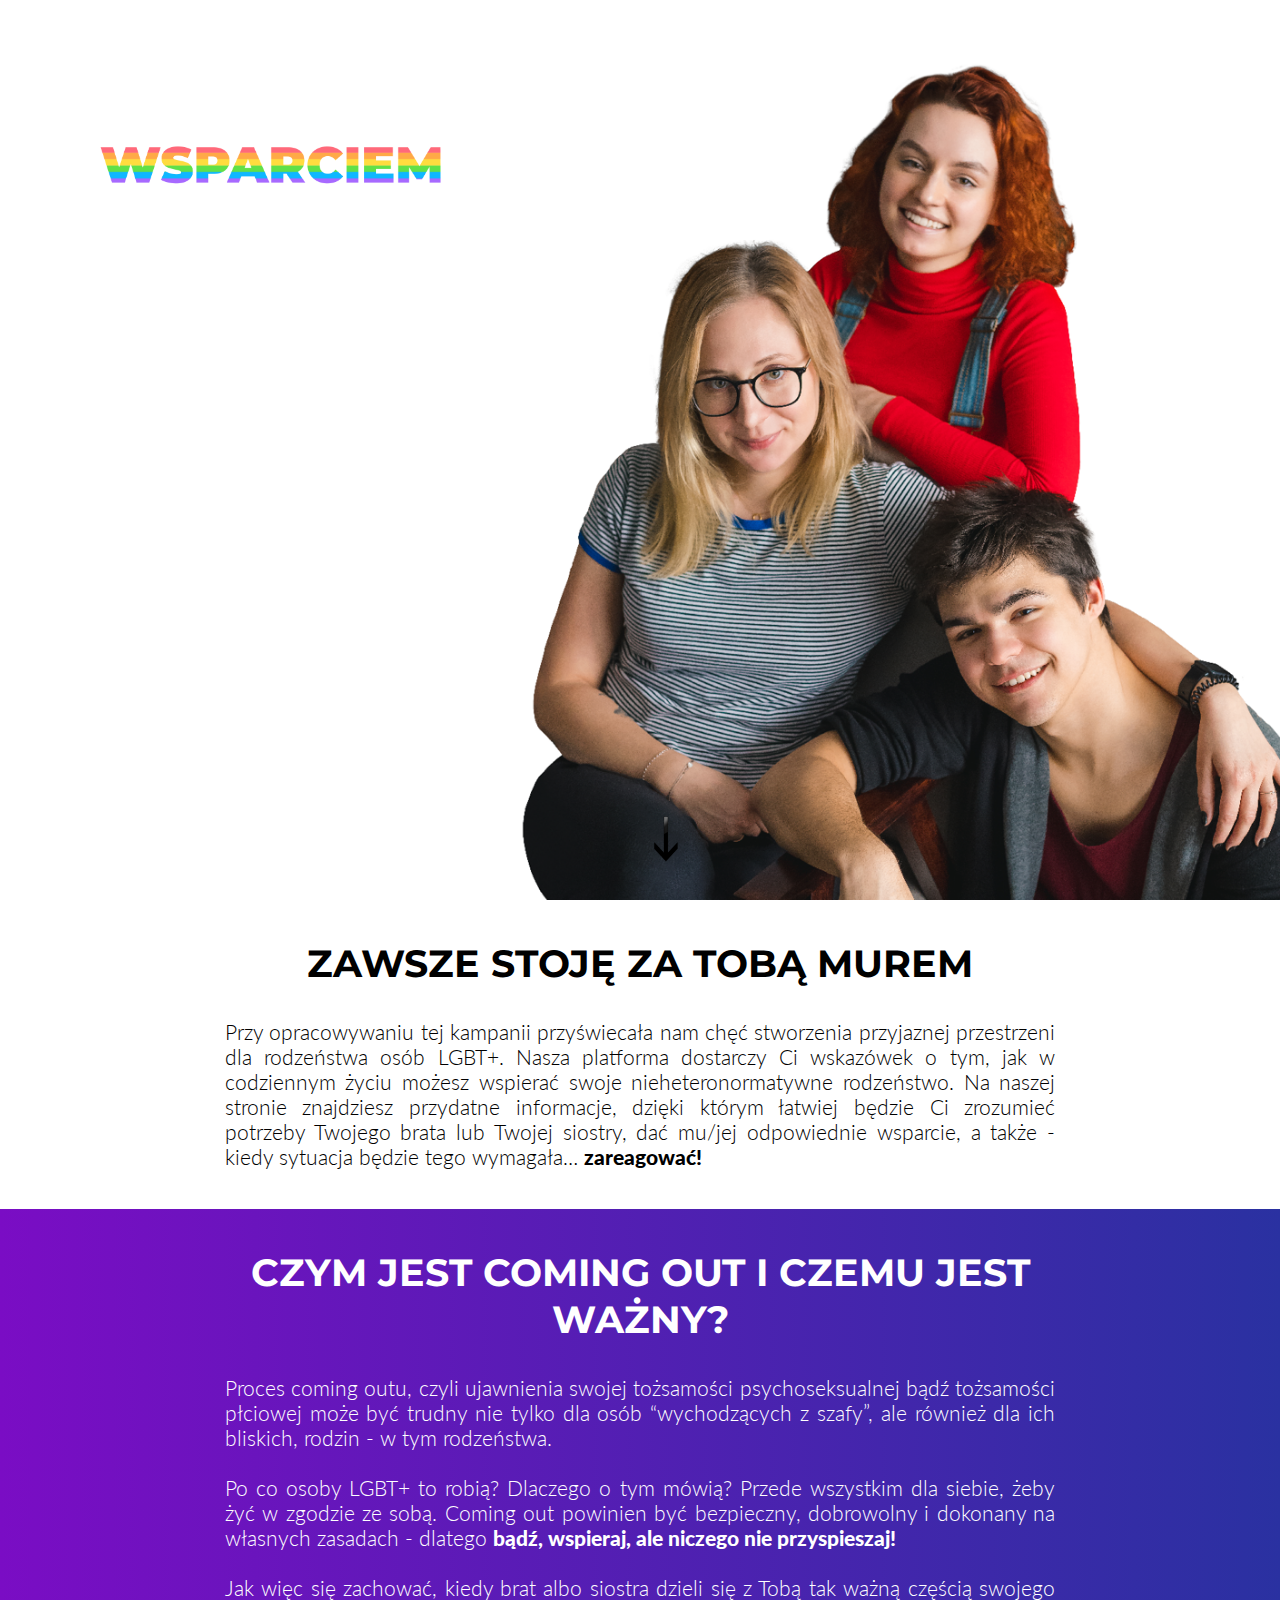
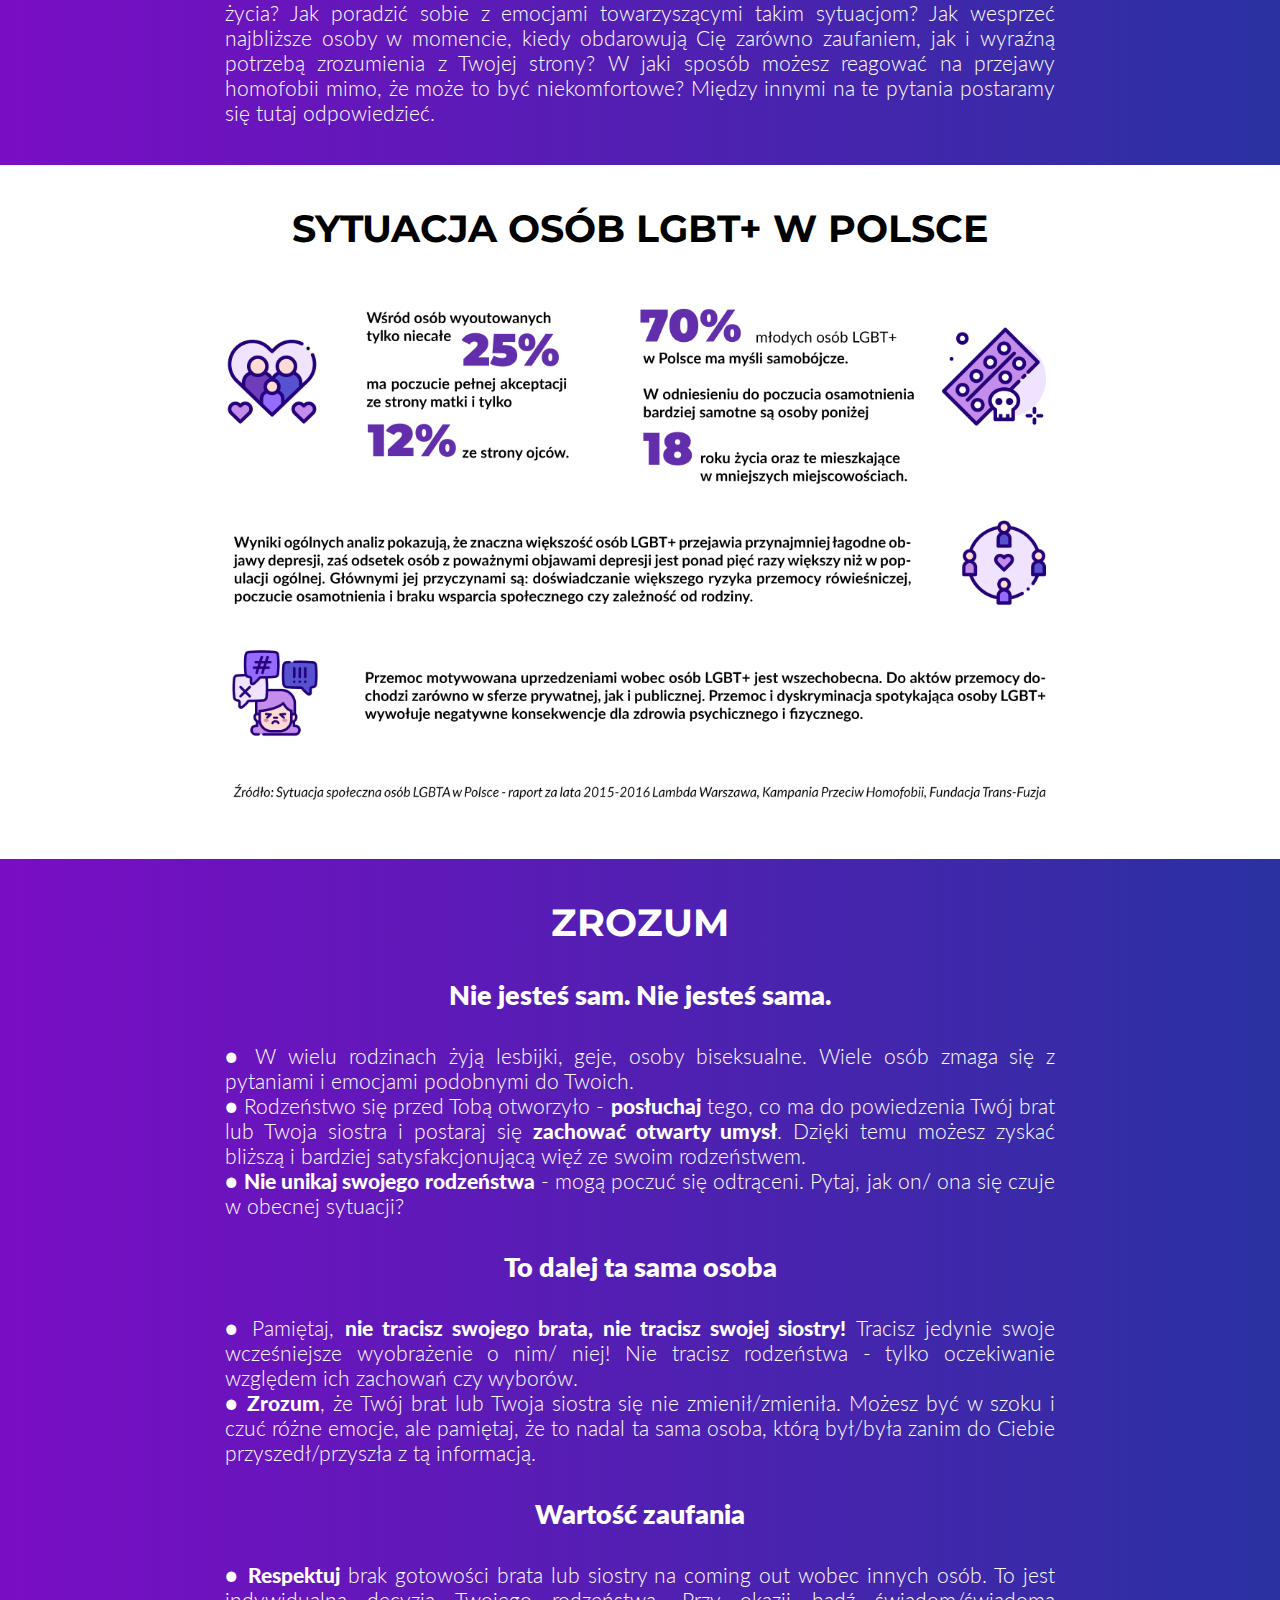
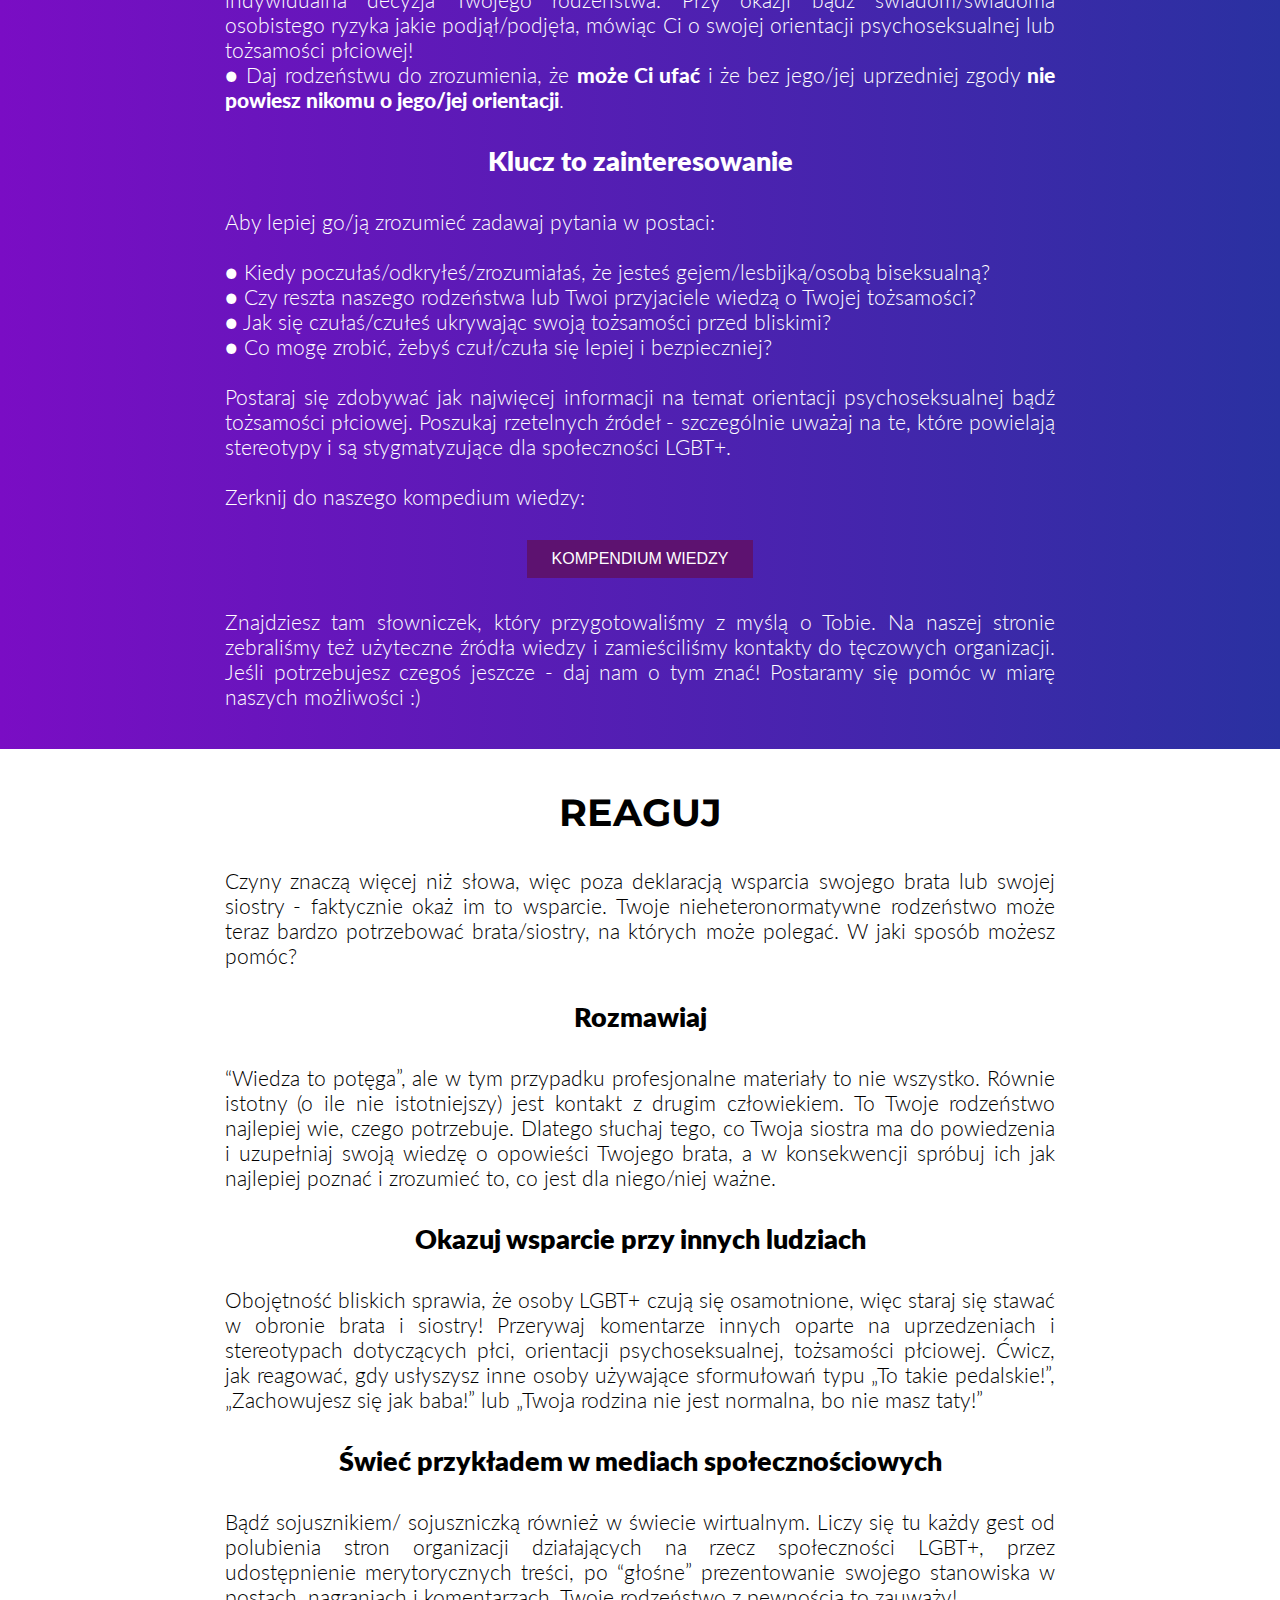
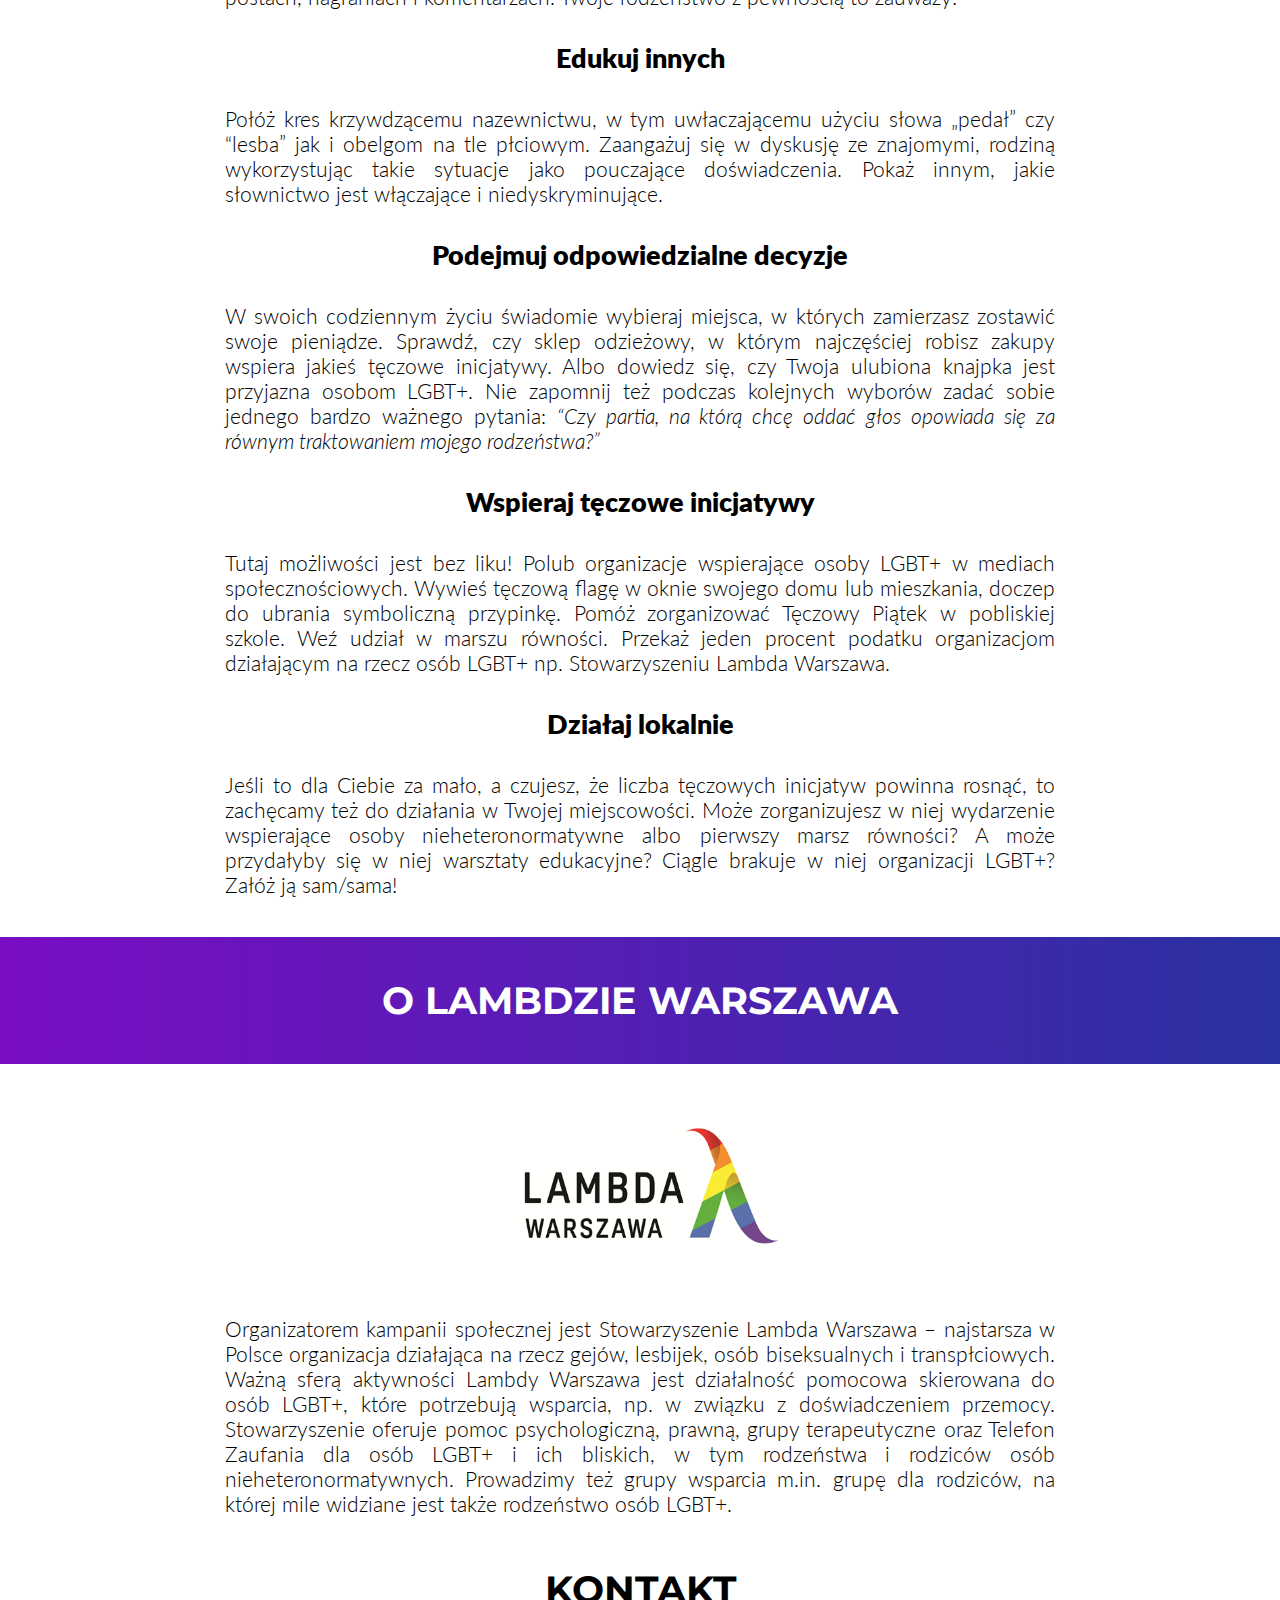
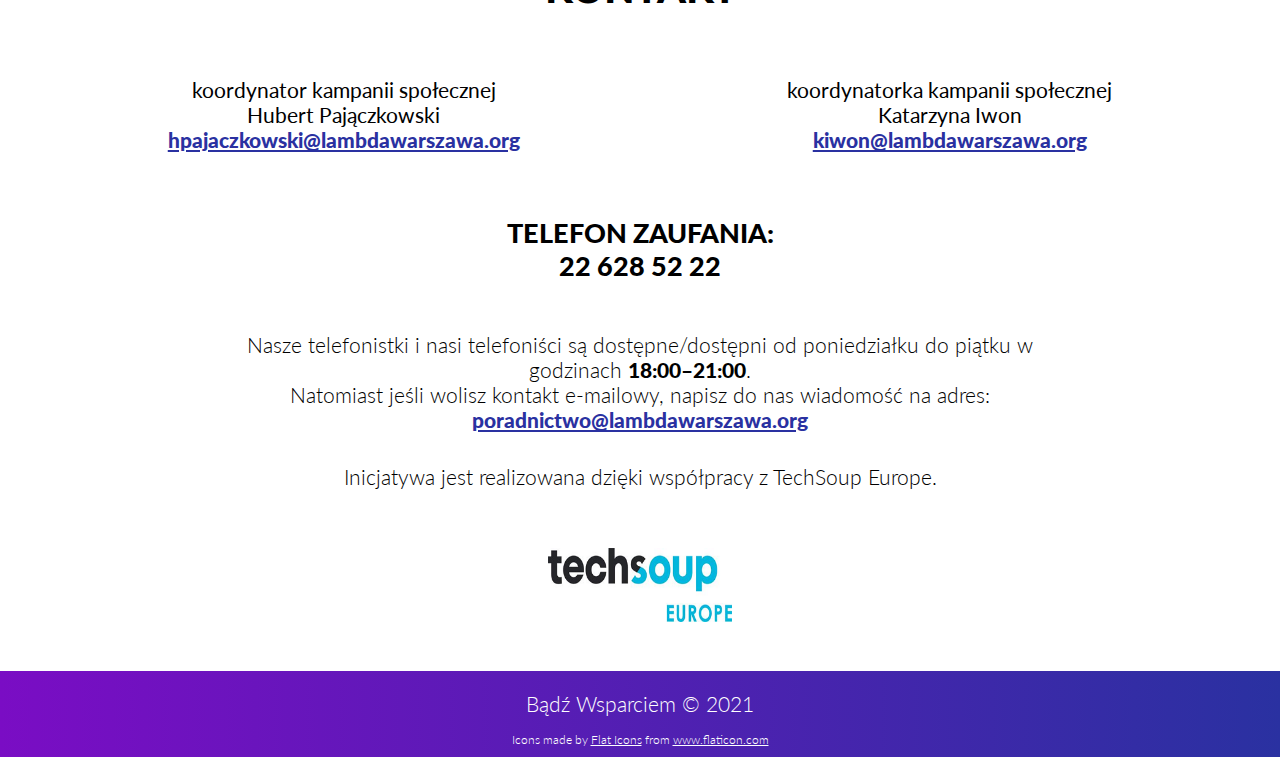
==== commit 56a361f0: "change arrow img" ====
--- a/index.html
+++ b/index.html
@@ -43,7 +43,7 @@
     <!-- Header -->
     <header class="header">
         <div class="contentDiv">
-            <a href="#section01"><img class="arrow" src="https://cdn3.iconfinder.com/data/icons/google-material-design-icons/48/ic_keyboard_arrow_down_48px-128.png" /></a>
+            <a href="#section01"><img class="arrow" src="./img/arrow.png" /></a>
             <img class="headline" src="./img/headline.png" alt="headline">
             <img class="photocut1" src="./img/photocut1.png" alt="photocut1">
         </div>
--- a/css/style.css
+++ b/css/style.css
@@ -144,7 +144,7 @@
         
         .header {
             height: 100vh;
-            background: url("/img/background1.png");
+            background: url("https://raw.githubusercontent.com/goldipl/BadzWsparciemWebPage/master/img/background1.png");
             background-position: center top;
             background-size: 100% auto;
             color: white;
@@ -152,7 +152,7 @@
         
         .header02 {
             height: 100vh;
-            background: url("/img/background2.png");
+            background: url("https://raw.githubusercontent.com/goldipl/BadzWsparciemWebPage/master/img/background2.png");
             background-position: center top;
             background-size: 100% auto;
             color: white;
